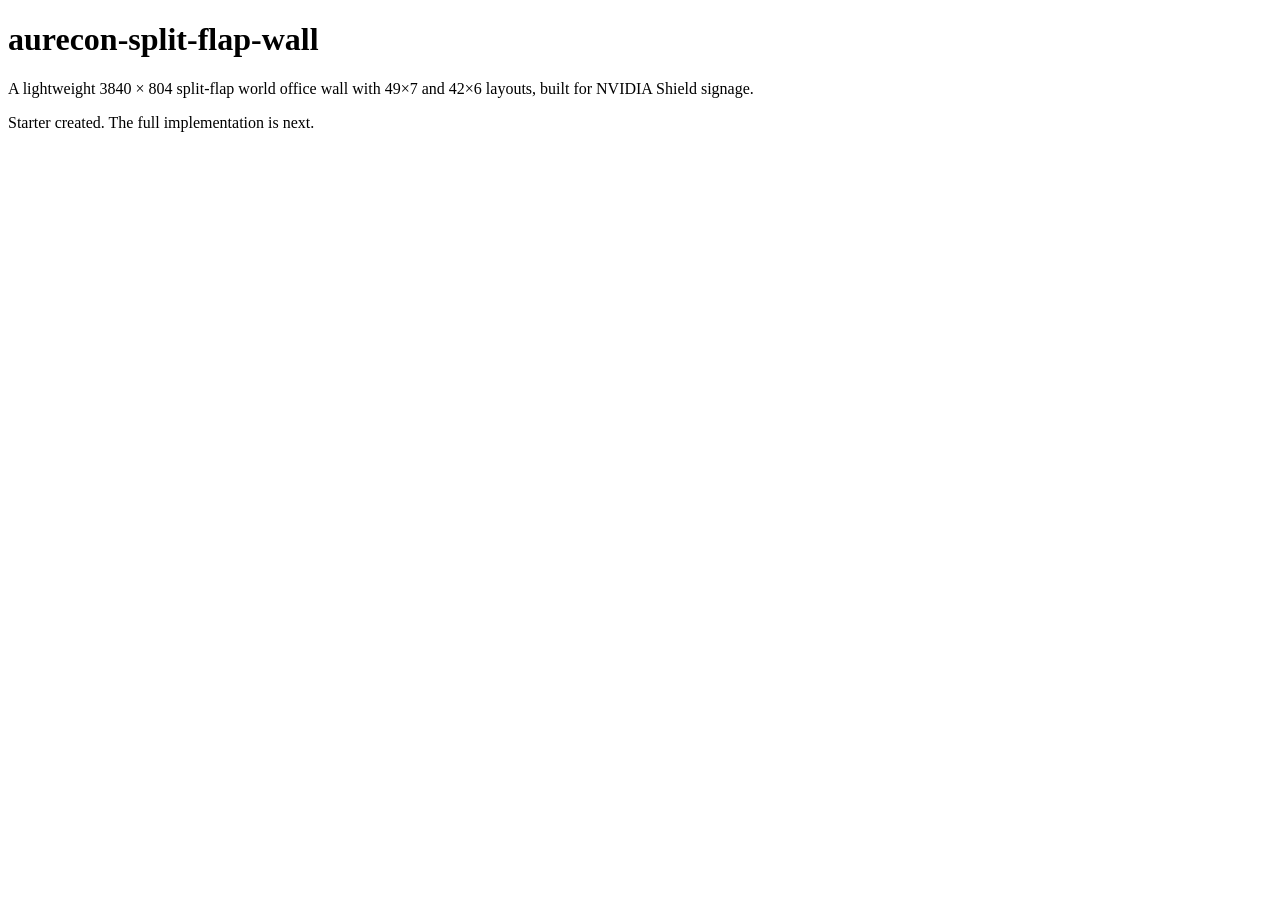
==== index.html @ e46f17bd "Initialise repository from factory" ====
<!doctype html>
<html lang="en-AU">
<head>
  <meta charset="utf-8">
  <meta name="viewport" content="width=device-width, initial-scale=1">
  <meta name="robots" content="noindex, nofollow, noarchive">
  <title>aurecon-split-flap-wall</title>
  <link rel="stylesheet" href="styles.css">
</head>
<body>
  <main><h1>aurecon-split-flap-wall</h1><p>A lightweight 3840 × 804 split-flap world office wall with 49×7 and 42×6 layouts, built for NVIDIA Shield signage.</p><p>Starter created. The full implementation is next.</p></main>
  <script src="app.js"></script>
</body>
</html>
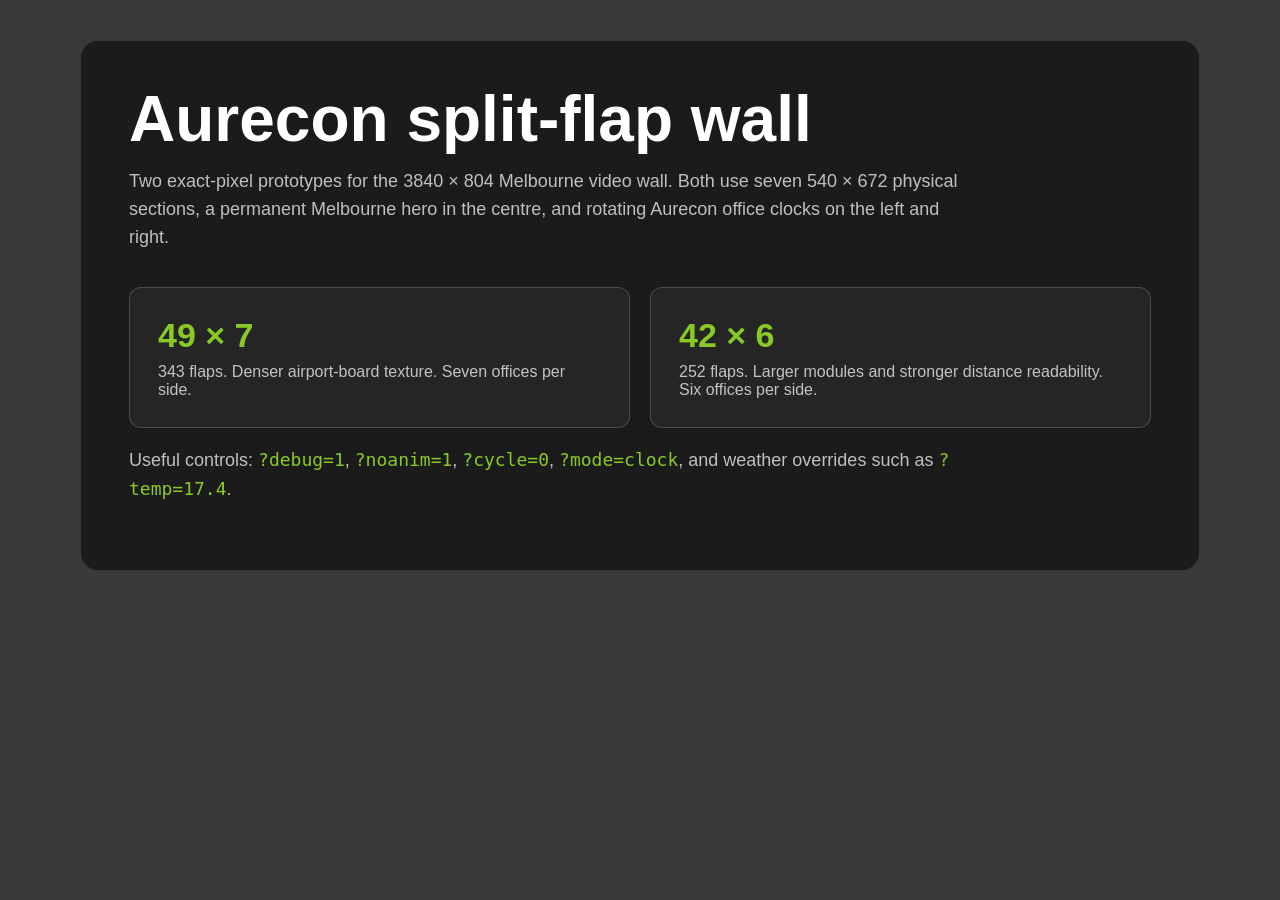
==== commit f0d7688b: "Add split-flap layout selector" ====
--- a/index.html
+++ b/index.html
@@ -3,12 +3,29 @@
 <head>
   <meta charset="utf-8">
   <meta name="viewport" content="width=device-width, initial-scale=1">
-  <meta name="robots" content="noindex, nofollow, noarchive">
-  <title>aurecon-split-flap-wall</title>
-  <link rel="stylesheet" href="styles.css">
+  <meta name="robots" content="noindex, nofollow, noarchive, nosnippet, noimageindex">
+  <meta name="googlebot" content="noindex, nofollow, noarchive, nosnippet, noimageindex">
+  <meta name="bingbot" content="noindex, nofollow, noarchive, nosnippet, noimageindex">
+  <meta name="referrer" content="no-referrer">
+  <title>Aurecon split-flap wall</title>
+  <style>
+    :root{color-scheme:dark;--green:#89c925;--grey:#373a36;--ink:#1c1b1c;--white:#fff}
+    *{box-sizing:border-box}html,body{margin:0;min-height:100%;background:var(--grey);color:var(--white);font-family:Arial,Helvetica,sans-serif}
+    body{display:grid;place-items:center;padding:40px}.panel{width:min(1120px,100%);background:var(--ink);border:1px solid rgba(255,255,255,.12);padding:48px;border-radius:18px}
+    h1{font-size:clamp(36px,5vw,72px);line-height:.95;margin:0 0 18px}p{color:rgba(255,255,255,.72);font-size:18px;line-height:1.55;max-width:850px}
+    .choices{display:grid;grid-template-columns:repeat(2,minmax(0,1fr));gap:20px;margin-top:36px}.choice{display:block;color:inherit;text-decoration:none;border:1px solid rgba(255,255,255,.18);padding:28px;border-radius:12px;background:#242524}.choice:hover,.choice:focus-visible{border-color:var(--green);outline:none}.choice strong{display:block;color:var(--green);font-size:34px;margin-bottom:8px}.choice span{color:rgba(255,255,255,.72)}
+    code{color:var(--green)}@media(max-width:720px){body{padding:16px}.panel{padding:28px}.choices{grid-template-columns:1fr}}
+  </style>
 </head>
 <body>
-  <main><h1>aurecon-split-flap-wall</h1><p>A lightweight 3840 × 804 split-flap world office wall with 49×7 and 42×6 layouts, built for NVIDIA Shield signage.</p><p>Starter created. The full implementation is next.</p></main>
-  <script src="app.js"></script>
+  <main class="panel">
+    <h1>Aurecon split-flap wall</h1>
+    <p>Two exact-pixel prototypes for the 3840 × 804 Melbourne video wall. Both use seven 540 × 672 physical sections, a permanent Melbourne hero in the centre, and rotating Aurecon office clocks on the left and right.</p>
+    <div class="choices">
+      <a class="choice" href="49x7.html"><strong>49 × 7</strong><span>343 flaps. Denser airport-board texture. Seven offices per side.</span></a>
+      <a class="choice" href="42x6.html"><strong>42 × 6</strong><span>252 flaps. Larger modules and stronger distance readability. Six offices per side.</span></a>
+    </div>
+    <p>Useful controls: <code>?debug=1</code>, <code>?noanim=1</code>, <code>?cycle=0</code>, <code>?mode=clock</code>, and weather overrides such as <code>?temp=17.4</code>.</p>
+  </main>
 </body>
 </html>
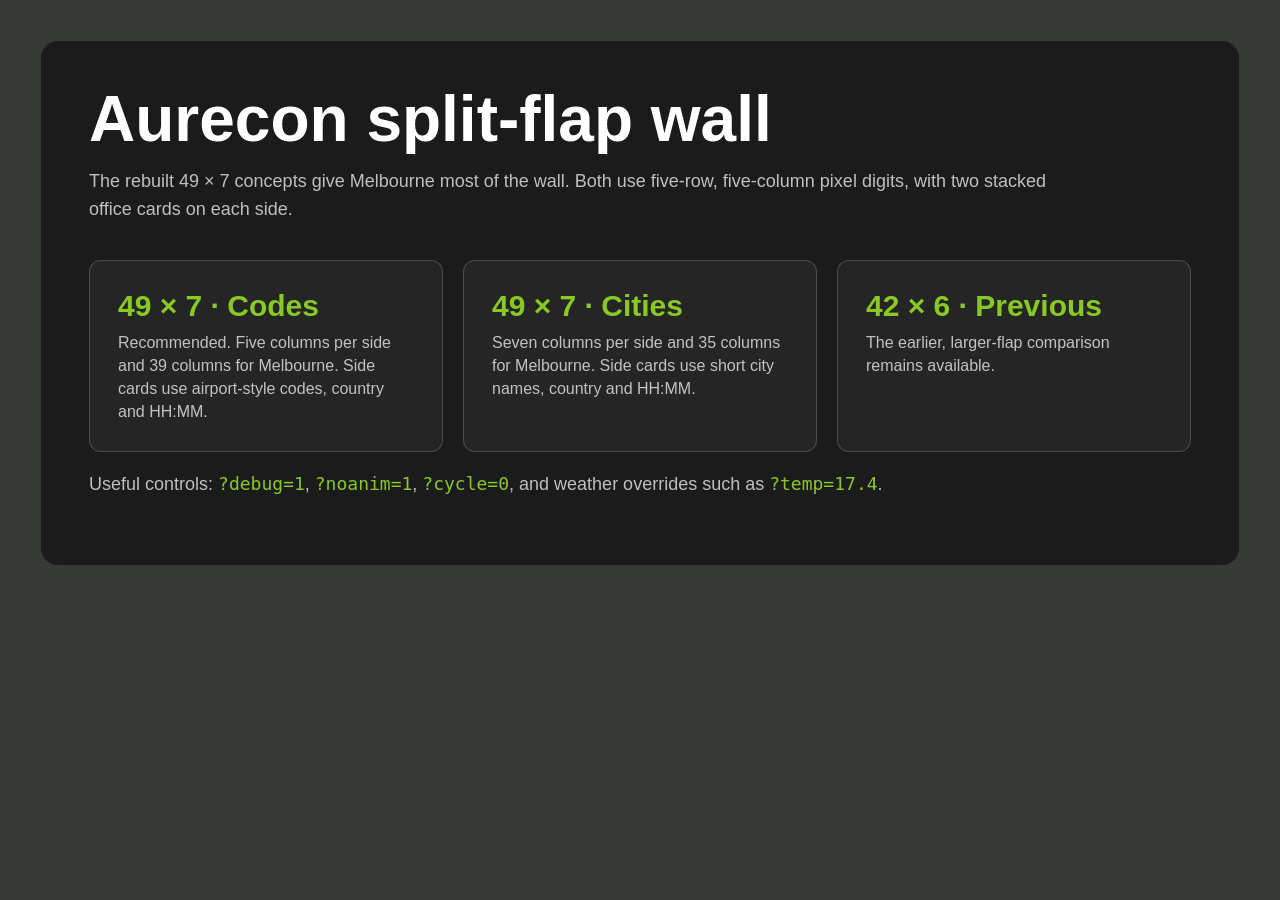
==== commit 31dd090d: "Update selector for two rebuilt 49x7 options" ====
--- a/index.html
+++ b/index.html
@@ -11,21 +11,22 @@
   <style>
     :root{color-scheme:dark;--green:#89c925;--grey:#373a36;--ink:#1c1b1c;--white:#fff}
     *{box-sizing:border-box}html,body{margin:0;min-height:100%;background:var(--grey);color:var(--white);font-family:Arial,Helvetica,sans-serif}
-    body{display:grid;place-items:center;padding:40px}.panel{width:min(1120px,100%);background:var(--ink);border:1px solid rgba(255,255,255,.12);padding:48px;border-radius:18px}
-    h1{font-size:clamp(36px,5vw,72px);line-height:.95;margin:0 0 18px}p{color:rgba(255,255,255,.72);font-size:18px;line-height:1.55;max-width:850px}
-    .choices{display:grid;grid-template-columns:repeat(2,minmax(0,1fr));gap:20px;margin-top:36px}.choice{display:block;color:inherit;text-decoration:none;border:1px solid rgba(255,255,255,.18);padding:28px;border-radius:12px;background:#242524}.choice:hover,.choice:focus-visible{border-color:var(--green);outline:none}.choice strong{display:block;color:var(--green);font-size:34px;margin-bottom:8px}.choice span{color:rgba(255,255,255,.72)}
-    code{color:var(--green)}@media(max-width:720px){body{padding:16px}.panel{padding:28px}.choices{grid-template-columns:1fr}}
+    body{display:grid;place-items:center;padding:40px}.panel{width:min(1280px,100%);background:var(--ink);border:1px solid rgba(255,255,255,.12);padding:48px;border-radius:18px}
+    h1{font-size:clamp(36px,5vw,72px);line-height:.95;margin:0 0 18px}p{color:rgba(255,255,255,.72);font-size:18px;line-height:1.55;max-width:980px}
+    .choices{display:grid;grid-template-columns:repeat(3,minmax(0,1fr));gap:20px;margin-top:36px}.choice{display:block;color:inherit;text-decoration:none;border:1px solid rgba(255,255,255,.18);padding:28px;border-radius:12px;background:#242524}.choice:hover,.choice:focus-visible{border-color:var(--green);outline:none}.choice strong{display:block;color:var(--green);font-size:30px;margin-bottom:8px}.choice span{color:rgba(255,255,255,.72);line-height:1.45}
+    code{color:var(--green)}@media(max-width:900px){body{padding:16px}.panel{padding:28px}.choices{grid-template-columns:1fr}}
   </style>
 </head>
 <body>
   <main class="panel">
     <h1>Aurecon split-flap wall</h1>
-    <p>Two exact-pixel prototypes for the 3840 × 804 Melbourne video wall. Both use seven 540 × 672 physical sections, a permanent Melbourne hero in the centre, and rotating Aurecon office clocks on the left and right.</p>
+    <p>The rebuilt 49 × 7 concepts give Melbourne most of the wall. Both use five-row, five-column pixel digits, with two stacked office cards on each side.</p>
     <div class="choices">
-      <a class="choice" href="49x7.html"><strong>49 × 7</strong><span>343 flaps. Denser airport-board texture. Seven offices per side.</span></a>
-      <a class="choice" href="42x6.html"><strong>42 × 6</strong><span>252 flaps. Larger modules and stronger distance readability. Six offices per side.</span></a>
+      <a class="choice" href="49x7-codes.html"><strong>49 × 7 · Codes</strong><span>Recommended. Five columns per side and 39 columns for Melbourne. Side cards use airport-style codes, country and HH:MM.</span></a>
+      <a class="choice" href="49x7-cities.html"><strong>49 × 7 · Cities</strong><span>Seven columns per side and 35 columns for Melbourne. Side cards use short city names, country and HH:MM.</span></a>
+      <a class="choice" href="42x6.html"><strong>42 × 6 · Previous</strong><span>The earlier, larger-flap comparison remains available.</span></a>
     </div>
-    <p>Useful controls: <code>?debug=1</code>, <code>?noanim=1</code>, <code>?cycle=0</code>, <code>?mode=clock</code>, and weather overrides such as <code>?temp=17.4</code>.</p>
+    <p>Useful controls: <code>?debug=1</code>, <code>?noanim=1</code>, <code>?cycle=0</code>, and weather overrides such as <code>?temp=17.4</code>.</p>
   </main>
 </body>
 </html>
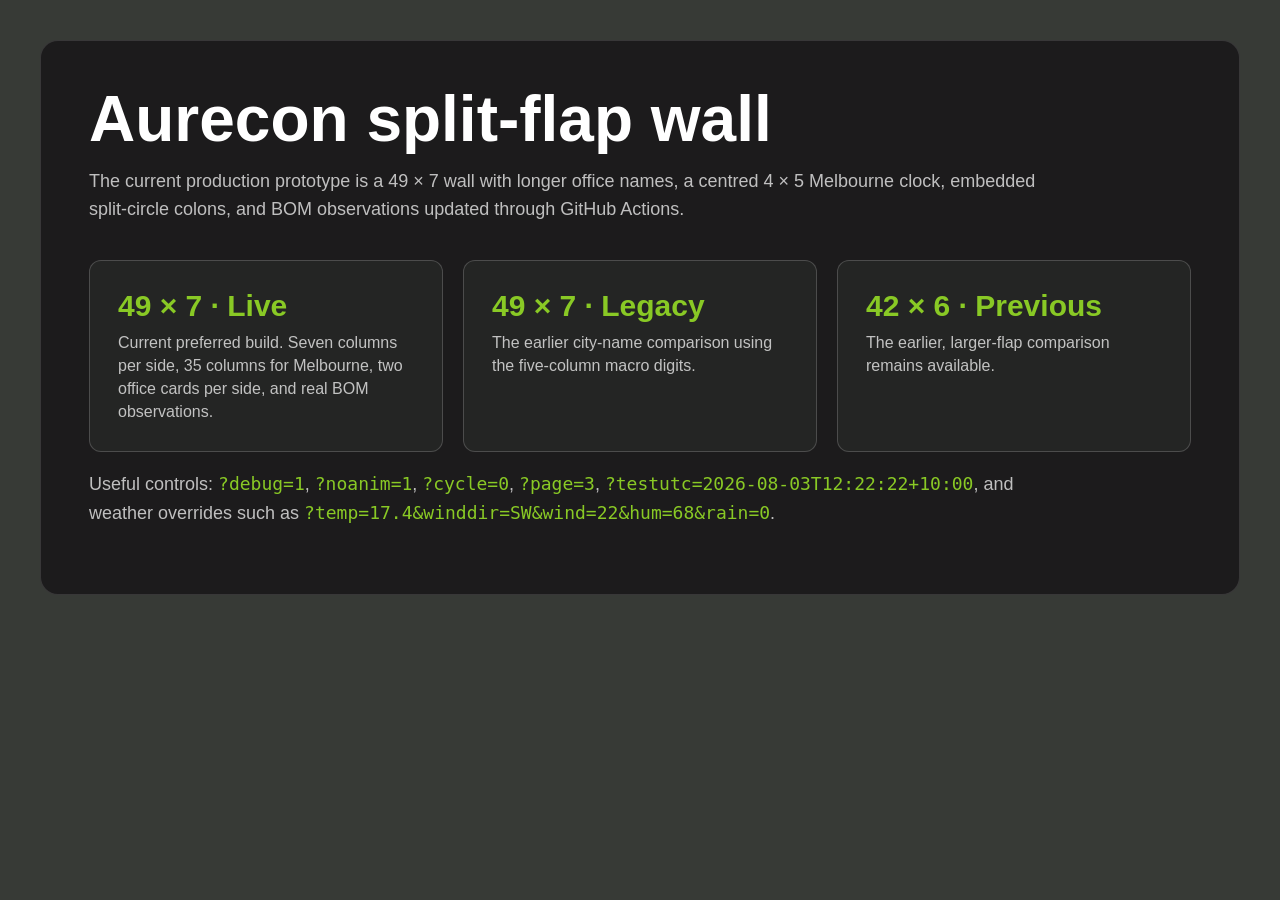
==== commit 7ae0c069: "Update selector for the live Option 2 build" ====
--- a/index.html
+++ b/index.html
@@ -20,13 +20,13 @@
 <body>
   <main class="panel">
     <h1>Aurecon split-flap wall</h1>
-    <p>The rebuilt 49 × 7 concepts give Melbourne most of the wall. Both use five-row, five-column pixel digits, with two stacked office cards on each side.</p>
+    <p>The current production prototype is a 49 × 7 wall with longer office names, a centred 4 × 5 Melbourne clock, embedded split-circle colons, and BOM observations updated through GitHub Actions.</p>
     <div class="choices">
-      <a class="choice" href="49x7-codes.html"><strong>49 × 7 · Codes</strong><span>Recommended. Five columns per side and 39 columns for Melbourne. Side cards use airport-style codes, country and HH:MM.</span></a>
-      <a class="choice" href="49x7-cities.html"><strong>49 × 7 · Cities</strong><span>Seven columns per side and 35 columns for Melbourne. Side cards use short city names, country and HH:MM.</span></a>
+      <a class="choice" href="49x7.html"><strong>49 × 7 · Live</strong><span>Current preferred build. Seven columns per side, 35 columns for Melbourne, two office cards per side, and real BOM observations.</span></a>
+      <a class="choice" href="49x7-cities.html"><strong>49 × 7 · Legacy</strong><span>The earlier city-name comparison using the five-column macro digits.</span></a>
       <a class="choice" href="42x6.html"><strong>42 × 6 · Previous</strong><span>The earlier, larger-flap comparison remains available.</span></a>
     </div>
-    <p>Useful controls: <code>?debug=1</code>, <code>?noanim=1</code>, <code>?cycle=0</code>, and weather overrides such as <code>?temp=17.4</code>.</p>
+    <p>Useful controls: <code>?debug=1</code>, <code>?noanim=1</code>, <code>?cycle=0</code>, <code>?page=3</code>, <code>?testutc=2026-08-03T12:22:22+10:00</code>, and weather overrides such as <code>?temp=17.4&amp;winddir=SW&amp;wind=22&amp;hum=68&amp;rain=0</code>.</p>
   </main>
 </body>
 </html>
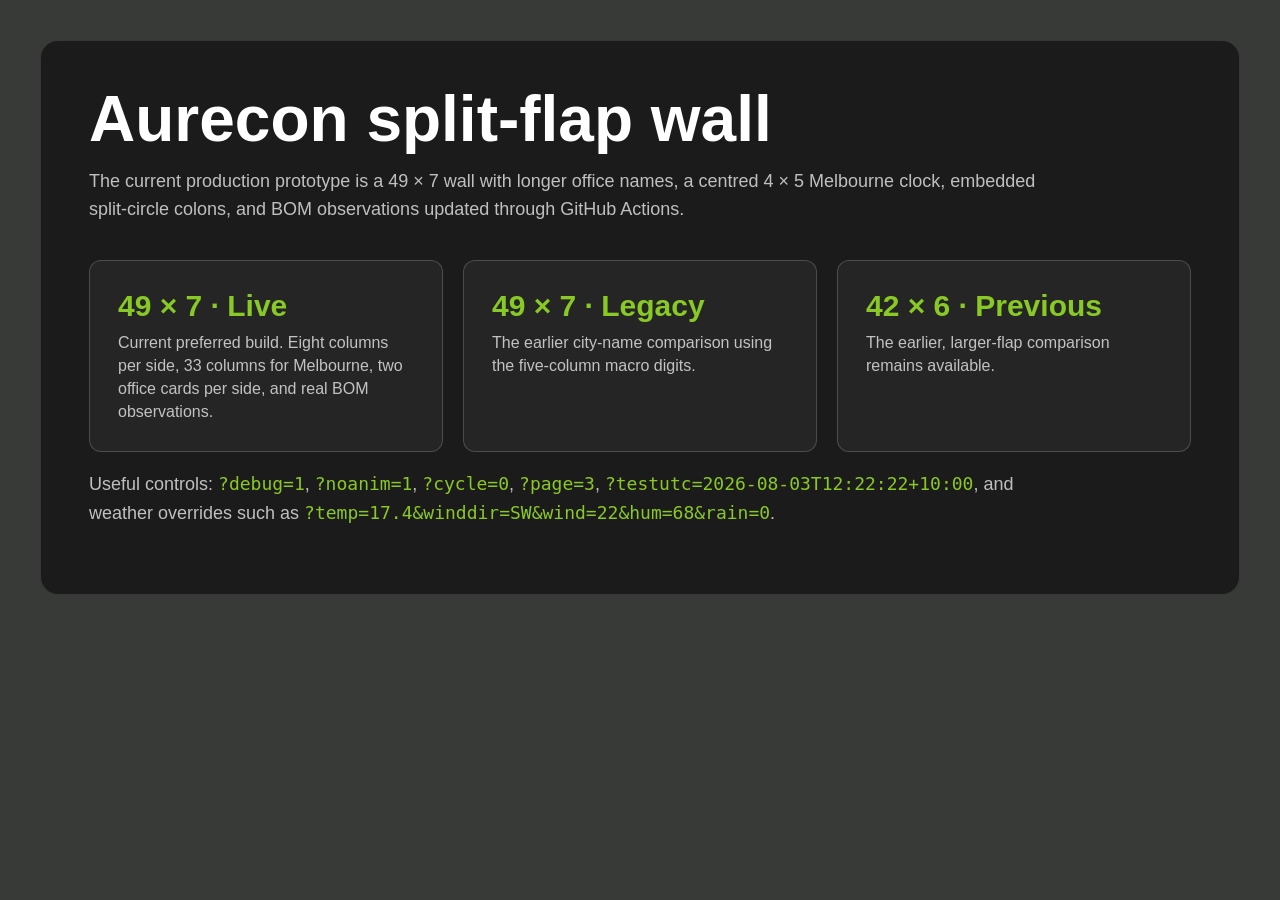
==== commit b9a5e499: "Update live wall layout, colons and animation [skip ci]" ====
--- a/index.html
+++ b/index.html
@@ -22,7 +22,7 @@
     <h1>Aurecon split-flap wall</h1>
     <p>The current production prototype is a 49 × 7 wall with longer office names, a centred 4 × 5 Melbourne clock, embedded split-circle colons, and BOM observations updated through GitHub Actions.</p>
     <div class="choices">
-      <a class="choice" href="49x7.html"><strong>49 × 7 · Live</strong><span>Current preferred build. Seven columns per side, 35 columns for Melbourne, two office cards per side, and real BOM observations.</span></a>
+      <a class="choice" href="49x7.html"><strong>49 × 7 · Live</strong><span>Current preferred build. Eight columns per side, 33 columns for Melbourne, two office cards per side, and real BOM observations.</span></a>
       <a class="choice" href="49x7-cities.html"><strong>49 × 7 · Legacy</strong><span>The earlier city-name comparison using the five-column macro digits.</span></a>
       <a class="choice" href="42x6.html"><strong>42 × 6 · Previous</strong><span>The earlier, larger-flap comparison remains available.</span></a>
     </div>
